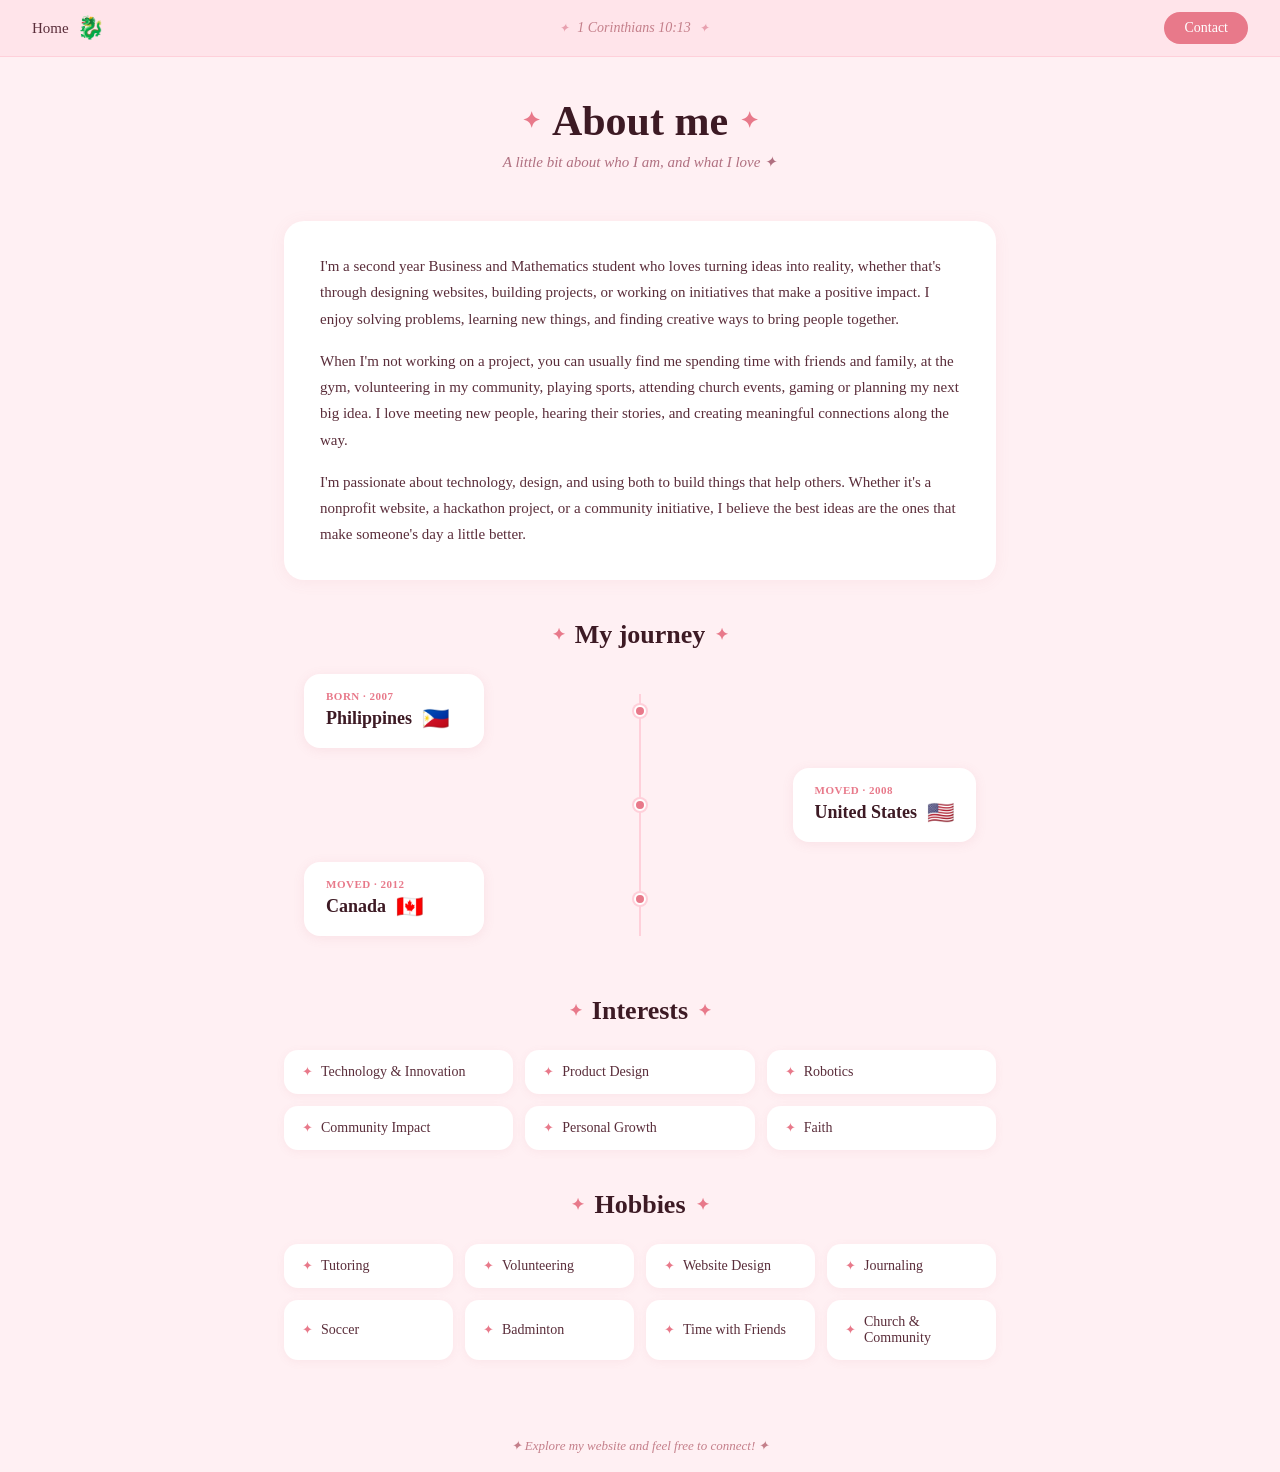
==== src/pages/about.html @ 12430c57 "Build complete personal website with 4 pages Home, Projects, About Me, and Experiences pages matchin" ====
<!DOCTYPE html>
<html lang="en">
<head>
  <meta charset="UTF-8" />
  <meta name="viewport" content="width=device-width, initial-scale=1.0" />
  <title>About Me – Megan Alvizo</title>
  <link rel="stylesheet" href="../styles/main.css" />
  <link rel="stylesheet" href="../styles/about.css" />
</head>
<body>

  <nav class="navbar">
    <div class="nav-left">
      <span class="nav-home-link" onclick="window.location.href='../../index.html'">Home</span>
      <span class="nailong">🐉</span>
    </div>
    <div class="nav-center">
      <span class="star-icon">✦</span>
      <span class="nav-verse">1 Corinthians 10:13</span>
      <span class="star-icon">✦</span>
    </div>
    <div class="nav-right">
      <button class="contact-btn" onclick="openContact()">Contact</button>
    </div>
  </nav>

  <!-- Contact Modal -->
  <div class="modal-overlay" id="contactModal" onclick="closeContact(event)">
    <div class="modal-box">
      <h3 class="modal-title">Let's connect! ✦</h3>
      <div class="modal-links">
        <a href="https://www.linkedin.com/in/megan-louise-alvizo-20a7b934a" target="_blank" class="modal-link">
          <span class="modal-icon">💼</span> LinkedIn
        </a>
        <a href="https://www.instagram.com/meganalvi_" target="_blank" class="modal-link">
          <span class="modal-icon">📸</span> @meganalvi_
        </a>
        <a href="mailto:alvizomeganlouise@gmail.com" class="modal-link">
          <span class="modal-icon">✉️</span> alvizomeganlouise@gmail.com
        </a>
      </div>
      <button class="modal-close" onclick="closeContact()">×</button>
    </div>
  </div>

  <main class="about-main">
    <div class="page-header">
      <h1><span class="star-pink">✦</span> About me <span class="star-pink">✦</span></h1>
      <p class="subtitle">A little bit about who I am, and what I love ✦</p>
    </div>

    <!-- Bio card -->
    <div class="bio-card card">
      <p>I'm a second year Business and Mathematics student who loves turning ideas into reality, whether that's through designing websites, building projects, or working on initiatives that make a positive impact. I enjoy solving problems, learning new things, and finding creative ways to bring people together.</p>
      <p>When I'm not working on a project, you can usually find me spending time with friends and family, at the gym, volunteering in my community, playing sports, attending church events, gaming or planning my next big idea. I love meeting new people, hearing their stories, and creating meaningful connections along the way.</p>
      <p>I'm passionate about technology, design, and using both to build things that help others. Whether it's a nonprofit website, a hackathon project, or a community initiative, I believe the best ideas are the ones that make someone's day a little better.</p>
    </div>

    <!-- Journey -->
    <section class="journey-section">
      <h2 class="section-title"><span class="star-pink">✦</span> My journey <span class="star-pink">✦</span></h2>
      <div class="timeline">
        <div class="timeline-item left">
          <div class="timeline-card">
            <div class="timeline-label">BORN · 2007</div>
            <div class="timeline-place">Philippines <span class="flag">🇵🇭</span></div>
          </div>
          <div class="timeline-dot"></div>
        </div>
        <div class="timeline-item right">
          <div class="timeline-dot"></div>
          <div class="timeline-card">
            <div class="timeline-label">MOVED · 2008</div>
            <div class="timeline-place">United States <span class="flag">🇺🇸</span></div>
          </div>
        </div>
        <div class="timeline-item left">
          <div class="timeline-card">
            <div class="timeline-label">MOVED · 2012</div>
            <div class="timeline-place">Canada <span class="flag">🇨🇦</span></div>
          </div>
          <div class="timeline-dot"></div>
        </div>
      </div>
    </section>

    <!-- Interests -->
    <section class="grid-section">
      <h2 class="section-title"><span class="star-pink">✦</span> Interests <span class="star-pink">✦</span></h2>
      <div class="tag-grid">
        <div class="tag-card"><span class="star-pink">✦</span> Technology &amp; Innovation</div>
        <div class="tag-card"><span class="star-pink">✦</span> Product Design</div>
        <div class="tag-card"><span class="star-pink">✦</span> Robotics</div>
        <div class="tag-card"><span class="star-pink">✦</span> Community Impact</div>
        <div class="tag-card"><span class="star-pink">✦</span> Personal Growth</div>
        <div class="tag-card"><span class="star-pink">✦</span> Faith</div>
      </div>
    </section>

    <!-- Hobbies -->
    <section class="grid-section">
      <h2 class="section-title"><span class="star-pink">✦</span> Hobbies <span class="star-pink">✦</span></h2>
      <div class="tag-grid hobbies-grid">
        <div class="tag-card"><span class="star-pink">✦</span> Tutoring</div>
        <div class="tag-card"><span class="star-pink">✦</span> Volunteering</div>
        <div class="tag-card"><span class="star-pink">✦</span> Website Design</div>
        <div class="tag-card"><span class="star-pink">✦</span> Journaling</div>
        <div class="tag-card"><span class="star-pink">✦</span> Soccer</div>
        <div class="tag-card"><span class="star-pink">✦</span> Badminton</div>
        <div class="tag-card"><span class="star-pink">✦</span> Time with Friends</div>
        <div class="tag-card"><span class="star-pink">✦</span> Church &amp; Community</div>
      </div>
    </section>
  </main>

  <footer class="footer">
    <span>✦ Explore my website and feel free to connect! ✦</span>
  </footer>

  <script src="../scripts/main.js"></script>
</body>
</html>
---- src/styles/main.css ----
/* ── Global Reset & Base ── */
*, *::before, *::after { box-sizing: border-box; margin: 0; padding: 0; }

body {
  font-family: 'Georgia', serif;
  background: #fff0f3;
  color: #5a2d3a;
  min-height: 100vh;
  display: flex;
  flex-direction: column;
}

/* ── Navbar ── */
.navbar {
  display: flex;
  align-items: center;
  justify-content: space-between;
  padding: 12px 32px;
  background: #ffe4ea;
  border-bottom: 1px solid #ffd0da;
  position: sticky;
  top: 0;
  z-index: 100;
}

.nav-left {
  display: flex;
  align-items: center;
  gap: 8px;
}

.nav-home-link {
  font-size: 15px;
  font-weight: 500;
  color: #5a2d3a;
  cursor: pointer;
  text-decoration: none;
}
.nav-home-link:hover { text-decoration: underline; }

.nailong {
  font-size: 22px;
  line-height: 1;
}

.nav-center {
  display: flex;
  align-items: center;
  gap: 8px;
  font-size: 14px;
  color: #c47f8a;
  font-style: italic;
}

.star-icon { font-size: 12px; color: #e8a0af; }

.contact-btn {
  background: #e8798a;
  color: #fff;
  border: none;
  border-radius: 20px;
  padding: 8px 20px;
  font-size: 14px;
  cursor: pointer;
  font-family: inherit;
  transition: background 0.2s;
}
.contact-btn:hover { background: #d4606f; }

/* ── Modal ── */
.modal-overlay {
  display: none;
  position: fixed;
  inset: 0;
  background: rgba(90,45,58,0.18);
  z-index: 200;
  align-items: center;
  justify-content: center;
}
.modal-overlay.active { display: flex; }

.modal-box {
  background: #fff;
  border-radius: 20px;
  padding: 36px 40px;
  min-width: 320px;
  box-shadow: 0 8px 32px rgba(200,100,120,0.15);
  position: relative;
  text-align: center;
}

.modal-title {
  font-size: 20px;
  color: #5a2d3a;
  margin-bottom: 24px;
  font-family: 'Georgia', serif;
}

.modal-links {
  display: flex;
  flex-direction: column;
  gap: 14px;
}

.modal-link {
  display: flex;
  align-items: center;
  gap: 10px;
  background: #fff0f3;
  border-radius: 12px;
  padding: 12px 18px;
  color: #5a2d3a;
  text-decoration: none;
  font-size: 14px;
  transition: background 0.2s;
}
.modal-link:hover { background: #ffd8e0; }

.modal-icon { font-size: 18px; }

.modal-close {
  position: absolute;
  top: 12px; right: 16px;
  background: none;
  border: none;
  font-size: 22px;
  color: #c47f8a;
  cursor: pointer;
  line-height: 1;
}
.modal-close:hover { color: #5a2d3a; }

/* ── Footer ── */
.footer {
  text-align: center;
  padding: 18px;
  font-size: 13px;
  color: #c47f8a;
  font-style: italic;
  margin-top: auto;
}

/* ── Page header (used in sub-pages) ── */
.page-header {
  text-align: center;
  padding: 40px 20px 10px;
}
.page-header h1 {
  font-size: 42px;
  font-family: 'Georgia', serif;
  color: #3d1a24;
  display: flex;
  align-items: center;
  justify-content: center;
  gap: 12px;
}
.page-header h1 .star-pink { color: #e8798a; font-size: 22px; }
.page-header .subtitle {
  font-size: 15px;
  color: #b07080;
  margin-top: 8px;
  font-style: italic;
}

/* ── Decorative background stars ── */
.deco-star {
  position: absolute;
  color: #e8a0af;
  pointer-events: none;
  user-select: none;
}

/* ── Card shared ── */
.card {
  background: #fff;
  border-radius: 20px;
  box-shadow: 0 2px 16px rgba(200,100,120,0.08);
  padding: 28px;
}

/* ── Tag / badge ── */
.tag {
  display: inline-block;
  background: #fff0f3;
  border: 1px solid #ffd0da;
  color: #b07080;
  border-radius: 20px;
  padding: 4px 12px;
  font-size: 12px;
}
---- src/styles/about.css ----
/* ── About Page ── */

.about-main {
  max-width: 760px;
  margin: 0 auto;
  padding: 0 24px 60px;
  display: flex;
  flex-direction: column;
  gap: 40px;
}

/* Bio card */
.bio-card {
  display: flex;
  flex-direction: column;
  gap: 16px;
  font-size: 15px;
  line-height: 1.75;
  color: #5a2d3a;
  padding: 32px 36px;
}

/* Section titles */
.section-title {
  text-align: center;
  font-size: 26px;
  font-family: 'Georgia', serif;
  color: #3d1a24;
  margin-bottom: 24px;
  display: flex;
  align-items: center;
  justify-content: center;
  gap: 10px;
}
.section-title .star-pink { font-size: 16px; color: #e8798a; }

/* ── Timeline ── */
.timeline {
  display: flex;
  flex-direction: column;
  gap: 0;
  position: relative;
  padding: 0 20px;
}

.timeline::before {
  content: '';
  position: absolute;
  left: 50%;
  top: 20px;
  bottom: 20px;
  width: 2px;
  background: #ffd0da;
  transform: translateX(-50%);
}

.timeline-item {
  display: flex;
  align-items: center;
  margin-bottom: 20px;
  position: relative;
}

.timeline-item.left {
  justify-content: flex-start;
  padding-right: calc(50% + 20px);
}

.timeline-item.right {
  justify-content: flex-end;
  padding-left: calc(50% + 20px);
}

.timeline-item.left .timeline-dot {
  position: absolute;
  right: calc(50% - 6px);
}
.timeline-item.right .timeline-dot {
  position: absolute;
  left: calc(50% - 6px);
}

.timeline-dot {
  width: 12px;
  height: 12px;
  background: #e8798a;
  border-radius: 50%;
  border: 2px solid #fff;
  box-shadow: 0 0 0 2px #ffd0da;
  flex-shrink: 0;
}

.timeline-card {
  background: #fff;
  border-radius: 16px;
  padding: 16px 22px;
  box-shadow: 0 2px 12px rgba(200,100,120,0.1);
  min-width: 180px;
}

.timeline-label {
  font-size: 11px;
  color: #e8798a;
  font-weight: 600;
  letter-spacing: 0.5px;
  margin-bottom: 4px;
  text-transform: uppercase;
}

.timeline-place {
  font-size: 18px;
  font-family: 'Georgia', serif;
  color: #3d1a24;
  font-weight: 600;
  display: flex;
  align-items: center;
  gap: 10px;
}

.flag { font-size: 22px; }

/* ── Tag grids ── */
.tag-grid {
  display: grid;
  grid-template-columns: repeat(3, 1fr);
  gap: 12px;
}

.hobbies-grid {
  grid-template-columns: repeat(4, 1fr);
}

.tag-card {
  background: #fff;
  border-radius: 14px;
  padding: 14px 18px;
  font-size: 14px;
  color: #5a2d3a;
  box-shadow: 0 2px 10px rgba(200,100,120,0.07);
  display: flex;
  align-items: center;
  gap: 8px;
}
.tag-card .star-pink { font-size: 13px; color: #e8798a; flex-shrink: 0; }

@media (max-width: 700px) {
  .tag-grid { grid-template-columns: repeat(2, 1fr); }
  .hobbies-grid { grid-template-columns: repeat(2, 1fr); }
  .timeline::before { left: 20px; }
  .timeline-item.left,
  .timeline-item.right {
    justify-content: flex-start;
    padding-left: 48px;
    padding-right: 0;
  }
  .timeline-item.left .timeline-dot,
  .timeline-item.right .timeline-dot {
    left: 14px;
    right: auto;
  }
}
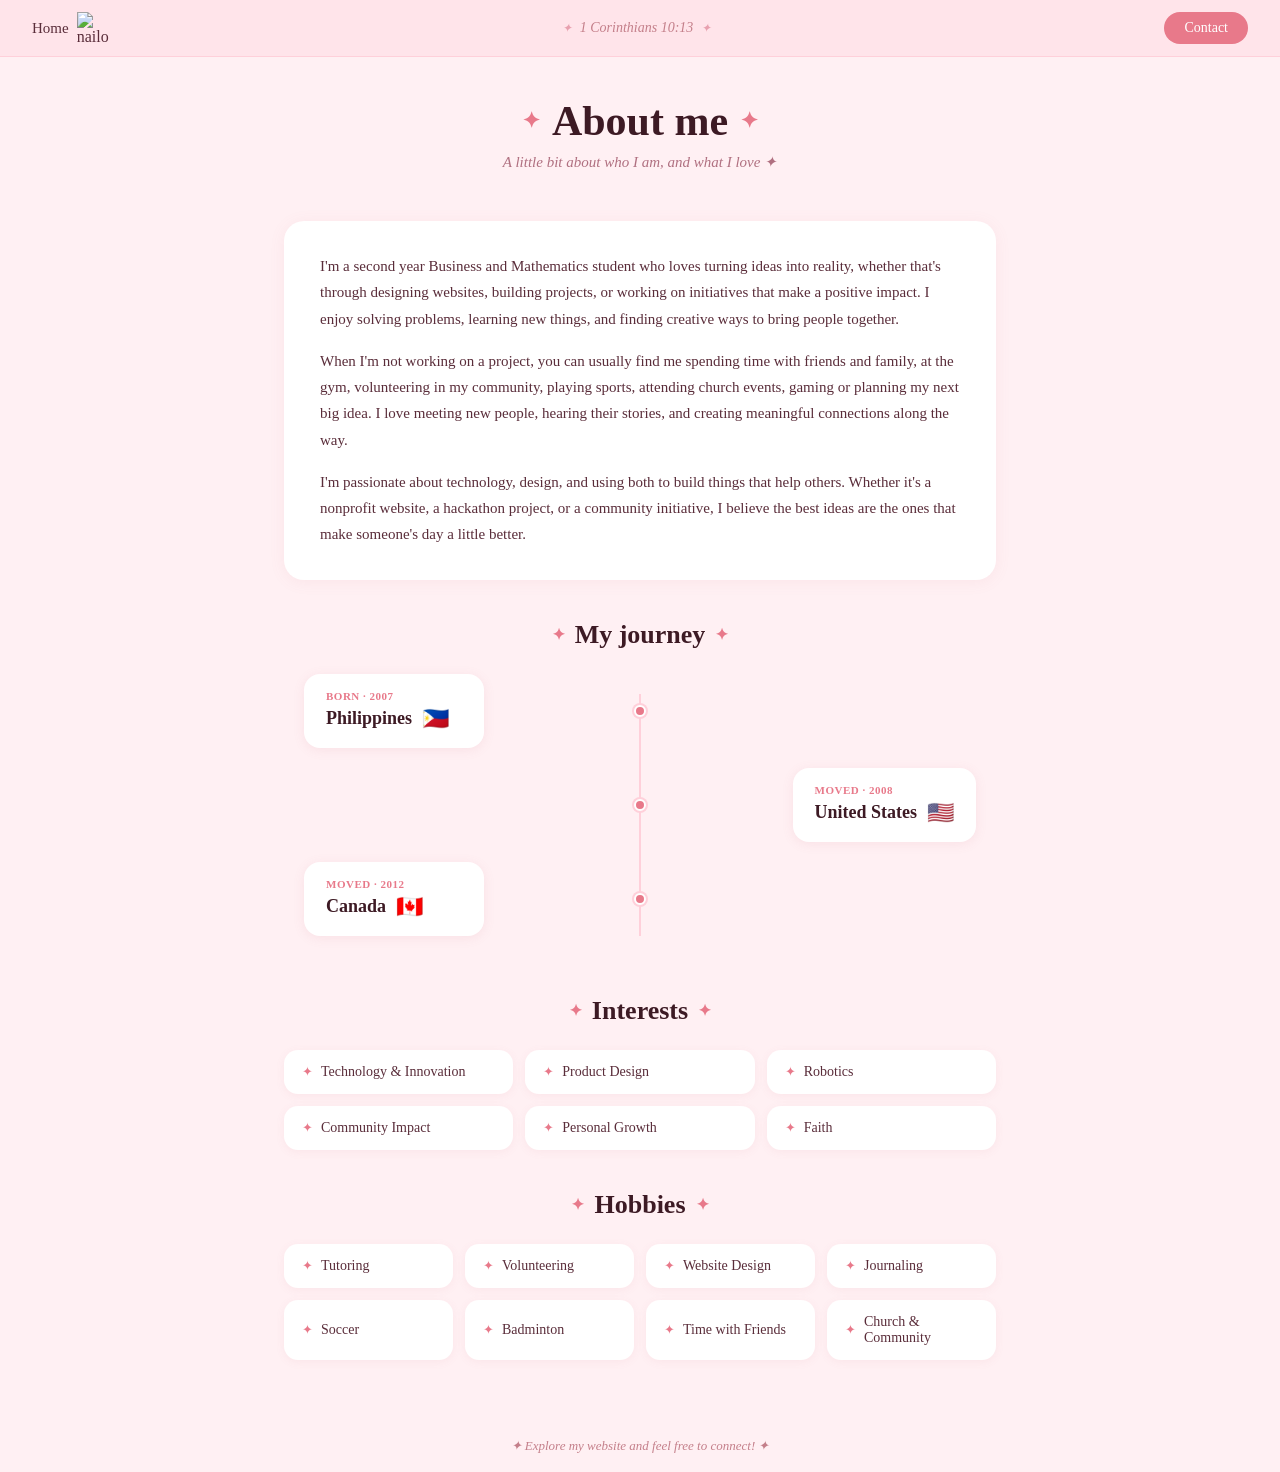
==== commit 12fe6df7: "Update contact modal design, full-width petals, and nailong character image - Redesign contact modal" ====
--- a/src/pages/about.html
+++ b/src/pages/about.html
@@ -12,7 +12,7 @@
   <nav class="navbar">
     <div class="nav-left">
       <span class="nav-home-link" onclick="window.location.href='../../index.html'">Home</span>
-      <span class="nailong">🐉</span>
+      <img src="../assets/nailong.png" class="nailong-img" alt="nailong" />
     </div>
     <div class="nav-center">
       <span class="star-icon">✦</span>
@@ -25,18 +25,21 @@
   </nav>
 
   <!-- Contact Modal -->
-  <div class="modal-overlay" id="contactModal" onclick="closeContact(event)">
+    <div class="modal-overlay" id="contactModal" onclick="closeContact(event)">
     <div class="modal-box">
-      <h3 class="modal-title">Let's connect! ✦</h3>
+      <h3 class="modal-title"><span class="flower">✿</span> Let's connect <span class="flower">✿</span></h3>
       <div class="modal-links">
         <a href="https://www.linkedin.com/in/megan-louise-alvizo-20a7b934a" target="_blank" class="modal-link">
-          <span class="modal-icon">💼</span> LinkedIn
+          <div class="modal-link-icon linkedin"><svg viewBox="0 0 24 24" fill="#0077b5" xmlns="http://www.w3.org/2000/svg"><path d="M20.447 20.452h-3.554v-5.569c0-1.328-.027-3.037-1.852-3.037-1.853 0-2.136 1.445-2.136 2.939v5.667H9.351V9h3.414v1.561h.046c.477-.9 1.637-1.85 3.37-1.85 3.601 0 4.267 2.37 4.267 5.455v6.286zM5.337 7.433a2.062 2.062 0 0 1-2.063-2.065 2.064 2.064 0 1 1 2.063 2.065zm1.782 13.019H3.555V9h3.564v11.452zM22.225 0H1.771C.792 0 0 .774 0 1.729v20.542C0 23.227.792 24 1.771 24h20.451C23.2 24 24 23.227 24 22.271V1.729C24 .774 23.2 0 22.222 0h.003z"/></svg></div>
+          <div class="modal-link-text"><span class="modal-link-label">LinkedIn</span><span class="modal-link-value">Megan Louise Alvizo's Profile</span></div>
         </a>
         <a href="https://www.instagram.com/meganalvi_" target="_blank" class="modal-link">
-          <span class="modal-icon">📸</span> @meganalvi_
+          <div class="modal-link-icon instagram"><svg viewBox="0 0 24 24" xmlns="http://www.w3.org/2000/svg"><defs><radialGradient id="ig" cx="30%" cy="107%" r="150%"><stop offset="0%" stop-color="#fdf497"/><stop offset="5%" stop-color="#fdf497"/><stop offset="45%" stop-color="#fd5949"/><stop offset="60%" stop-color="#d6249f"/><stop offset="90%" stop-color="#285AEB"/></radialGradient></defs><path fill="url(#ig)" d="M12 2.163c3.204 0 3.584.012 4.85.07 3.252.148 4.771 1.691 4.919 4.919.058 1.265.069 1.645.069 4.849 0 3.205-.012 3.584-.069 4.849-.149 3.225-1.664 4.771-4.919 4.919-1.266.058-1.644.07-4.85.07-3.204 0-3.584-.012-4.849-.07-3.26-.149-4.771-1.699-4.919-4.92-.058-1.265-.07-1.644-.07-4.849 0-3.204.013-3.583.07-4.849.149-3.227 1.664-4.771 4.919-4.919 1.266-.057 1.645-.069 4.849-.069zm0-2.163c-3.259 0-3.667.014-4.947.072-4.358.2-6.78 2.618-6.98 6.98-.059 1.281-.073 1.689-.073 4.948 0 3.259.014 3.668.072 4.948.2 4.358 2.618 6.78 6.98 6.98 1.281.058 1.689.072 4.948.072 3.259 0 3.668-.014 4.948-.072 4.354-.2 6.782-2.618 6.979-6.98.059-1.28.073-1.689.073-4.948 0-3.259-.014-3.667-.072-4.947-.196-4.354-2.617-6.78-6.979-6.98-1.281-.059-1.69-.073-4.949-.073zm0 5.838a6.162 6.162 0 1 0 0 12.324 6.162 6.162 0 0 0 0-12.324zM12 16a4 4 0 1 1 0-8 4 4 0 0 1 0 8zm6.406-11.845a1.44 1.44 0 1 0 0 2.881 1.44 1.44 0 0 0 0-2.881z"/></svg></div>
+          <div class="modal-link-text"><span class="modal-link-label">Instagram</span><span class="modal-link-value">@meganalvi_</span></div>
         </a>
         <a href="mailto:alvizomeganlouise@gmail.com" class="modal-link">
-          <span class="modal-icon">✉️</span> alvizomeganlouise@gmail.com
+          <div class="modal-link-icon email"><svg viewBox="0 0 24 24" fill="none" stroke="#e8798a" stroke-width="2" stroke-linecap="round" stroke-linejoin="round" xmlns="http://www.w3.org/2000/svg"><rect x="2" y="4" width="20" height="16" rx="2"/><path d="m22 7-8.97 5.7a1.94 1.94 0 0 1-2.06 0L2 7"/></svg></div>
+          <div class="modal-link-text"><span class="modal-link-label">Email</span><span class="modal-link-value">alvizomeganlouise@gmail.com</span></div>
         </a>
       </div>
       <button class="modal-close" onclick="closeContact()">×</button>
--- a/src/styles/main.css
+++ b/src/styles/main.css
@@ -38,9 +38,10 @@
 }
 .nav-home-link:hover { text-decoration: underline; }
 
-.nailong {
-  font-size: 22px;
-  line-height: 1;
+.nailong-img {
+  width: 32px;
+  height: 32px;
+  object-fit: contain;
 }
 
 .nav-center {
@@ -81,49 +82,73 @@
 
 .modal-box {
   background: #fff;
-  border-radius: 20px;
-  padding: 36px 40px;
-  min-width: 320px;
-  box-shadow: 0 8px 32px rgba(200,100,120,0.15);
+  border-radius: 24px;
+  padding: 32px 28px 28px;
+  min-width: 340px;
+  max-width: 420px;
+  width: 90vw;
+  box-shadow: 0 8px 40px rgba(200,100,120,0.18);
   position: relative;
   text-align: center;
 }
 
 .modal-title {
-  font-size: 20px;
-  color: #5a2d3a;
-  margin-bottom: 24px;
+  font-size: 22px;
+  color: #3d1a24;
+  margin-bottom: 22px;
   font-family: 'Georgia', serif;
-}
+  display: flex;
+  align-items: center;
+  justify-content: center;
+  gap: 8px;
+}
+.modal-title .flower { color: #e8798a; font-size: 18px; }
 
 .modal-links {
   display: flex;
   flex-direction: column;
+  gap: 12px;
+}
+
+.modal-link {
+  display: flex;
+  align-items: center;
   gap: 14px;
-}
-
-.modal-link {
-  display: flex;
-  align-items: center;
-  gap: 10px;
-  background: #fff0f3;
-  border-radius: 12px;
-  padding: 12px 18px;
-  color: #5a2d3a;
+  background: #fff5f7;
+  border-radius: 16px;
+  padding: 14px 18px;
+  color: #3d1a24;
   text-decoration: none;
-  font-size: 14px;
   transition: background 0.2s;
+  text-align: left;
 }
 .modal-link:hover { background: #ffd8e0; }
 
-.modal-icon { font-size: 18px; }
+.modal-link-icon {
+  width: 40px;
+  height: 40px;
+  border-radius: 10px;
+  display: flex;
+  align-items: center;
+  justify-content: center;
+  flex-shrink: 0;
+}
+.modal-link-icon svg { width: 22px; height: 22px; }
+
+.modal-link-icon.linkedin { background: #e8f0fe; }
+.modal-link-icon.instagram { background: #fce4ec; }
+.modal-link-icon.email { background: #fce4ec; }
+
+.modal-link-text { display: flex; flex-direction: column; gap: 2px; }
+.modal-link-label { font-size: 11px; color: #b07080; font-family: 'Georgia', serif; }
+.modal-link-value { font-size: 14px; font-weight: 600; color: #3d1a24; font-family: 'Georgia', serif; }
 
 .modal-close {
   position: absolute;
-  top: 12px; right: 16px;
+  top: 14px; right: 18px;
   background: none;
   border: none;
-  font-size: 22px;
+  font-size: 20px;
   color: #c47f8a;
   cursor: pointer;
   line-height: 1;
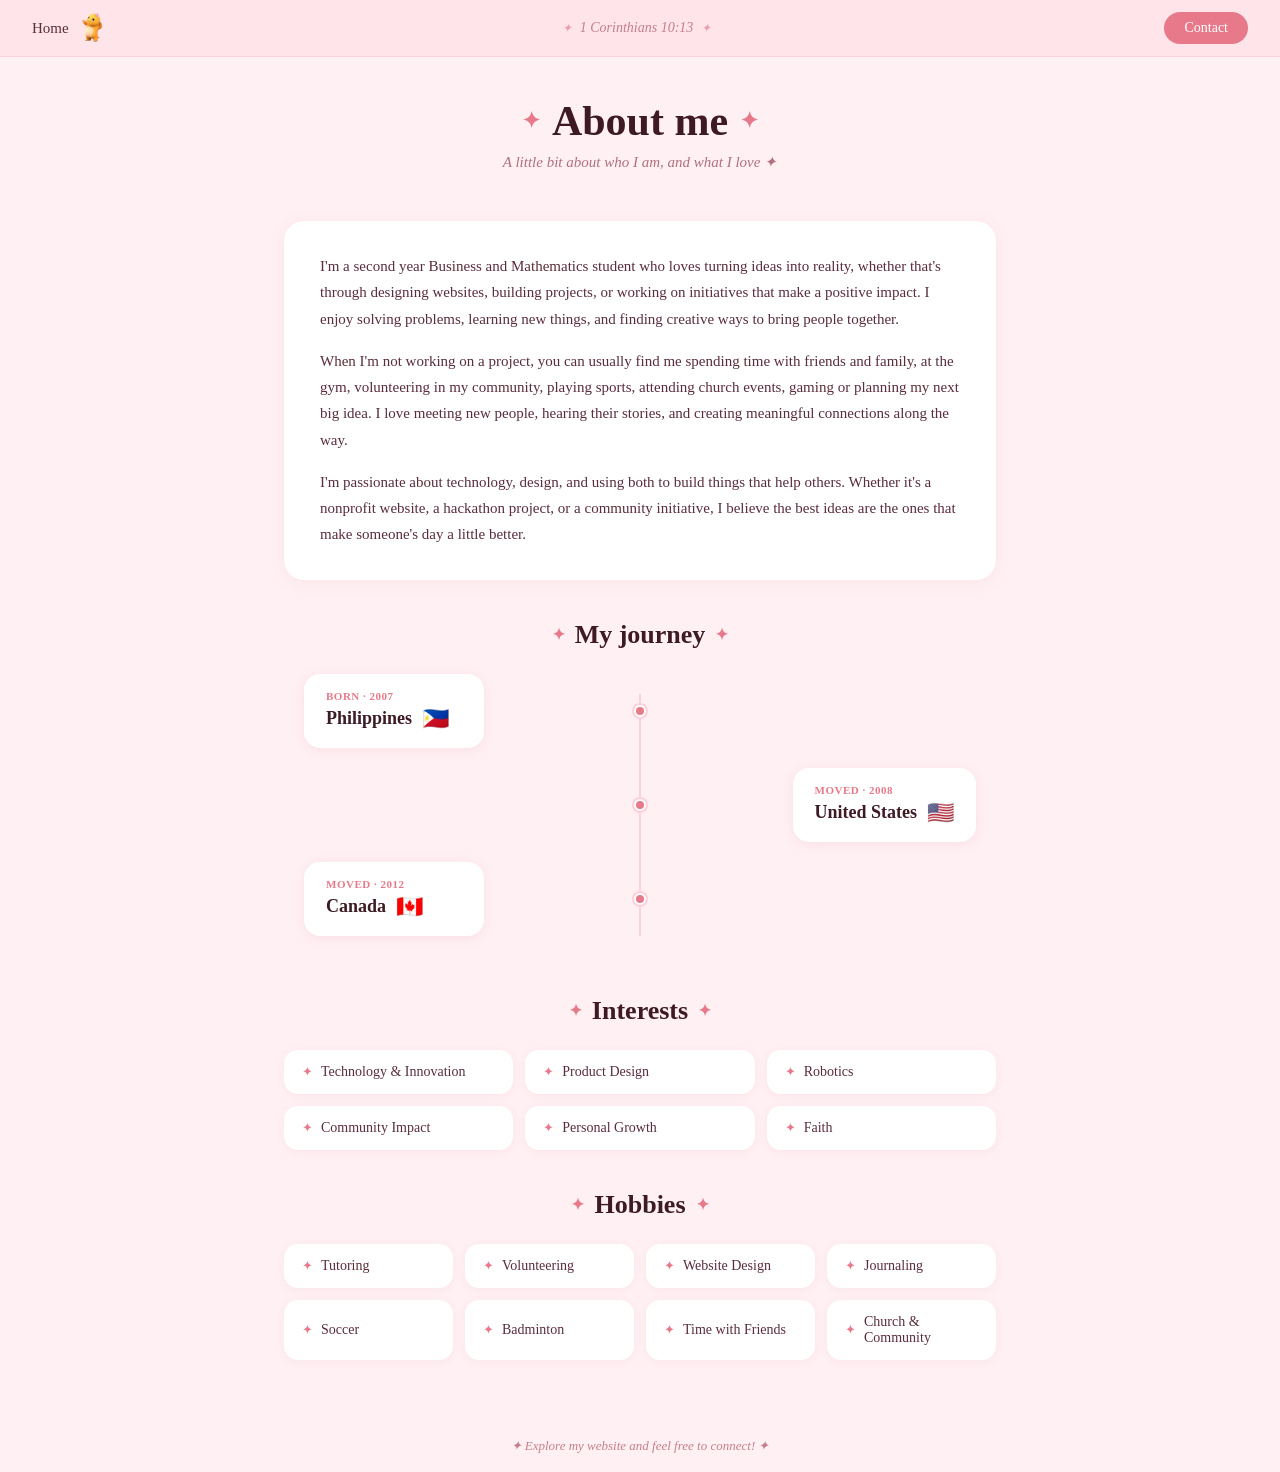
==== commit 92f4aeeb: "Update cherry blossom SVG with animated branch classes, fix LinkedIn icon color - Rebuild SVG paths " ====
--- a/src/pages/about.html
+++ b/src/pages/about.html
@@ -30,7 +30,7 @@
       <h3 class="modal-title"><span class="flower">✿</span> Let's connect <span class="flower">✿</span></h3>
       <div class="modal-links">
         <a href="https://www.linkedin.com/in/megan-louise-alvizo-20a7b934a" target="_blank" class="modal-link">
-          <div class="modal-link-icon linkedin"><svg viewBox="0 0 24 24" fill="#0077b5" xmlns="http://www.w3.org/2000/svg"><path d="M20.447 20.452h-3.554v-5.569c0-1.328-.027-3.037-1.852-3.037-1.853 0-2.136 1.445-2.136 2.939v5.667H9.351V9h3.414v1.561h.046c.477-.9 1.637-1.85 3.37-1.85 3.601 0 4.267 2.37 4.267 5.455v6.286zM5.337 7.433a2.062 2.062 0 0 1-2.063-2.065 2.064 2.064 0 1 1 2.063 2.065zm1.782 13.019H3.555V9h3.564v11.452zM22.225 0H1.771C.792 0 0 .774 0 1.729v20.542C0 23.227.792 24 1.771 24h20.451C23.2 24 24 23.227 24 22.271V1.729C24 .774 23.2 0 22.222 0h.003z"/></svg></div>
+          <div class="modal-link-icon linkedin"><svg viewBox="0 0 24 24" fill="#e8798a" xmlns="http://www.w3.org/2000/svg"><path d="M20.447 20.452h-3.554v-5.569c0-1.328-.027-3.037-1.852-3.037-1.853 0-2.136 1.445-2.136 2.939v5.667H9.351V9h3.414v1.561h.046c.477-.9 1.637-1.85 3.37-1.85 3.601 0 4.267 2.37 4.267 5.455v6.286zM5.337 7.433a2.062 2.062 0 0 1-2.063-2.065 2.064 2.064 0 1 1 2.063 2.065zm1.782 13.019H3.555V9h3.564v11.452zM22.225 0H1.771C.792 0 0 .774 0 1.729v20.542C0 23.227.792 24 1.771 24h20.451C23.2 24 24 23.227 24 22.271V1.729C24 .774 23.2 0 22.222 0h.003z"/></svg></div>
           <div class="modal-link-text"><span class="modal-link-label">LinkedIn</span><span class="modal-link-value">Megan Louise Alvizo's Profile</span></div>
         </a>
         <a href="https://www.instagram.com/meganalvi_" target="_blank" class="modal-link">
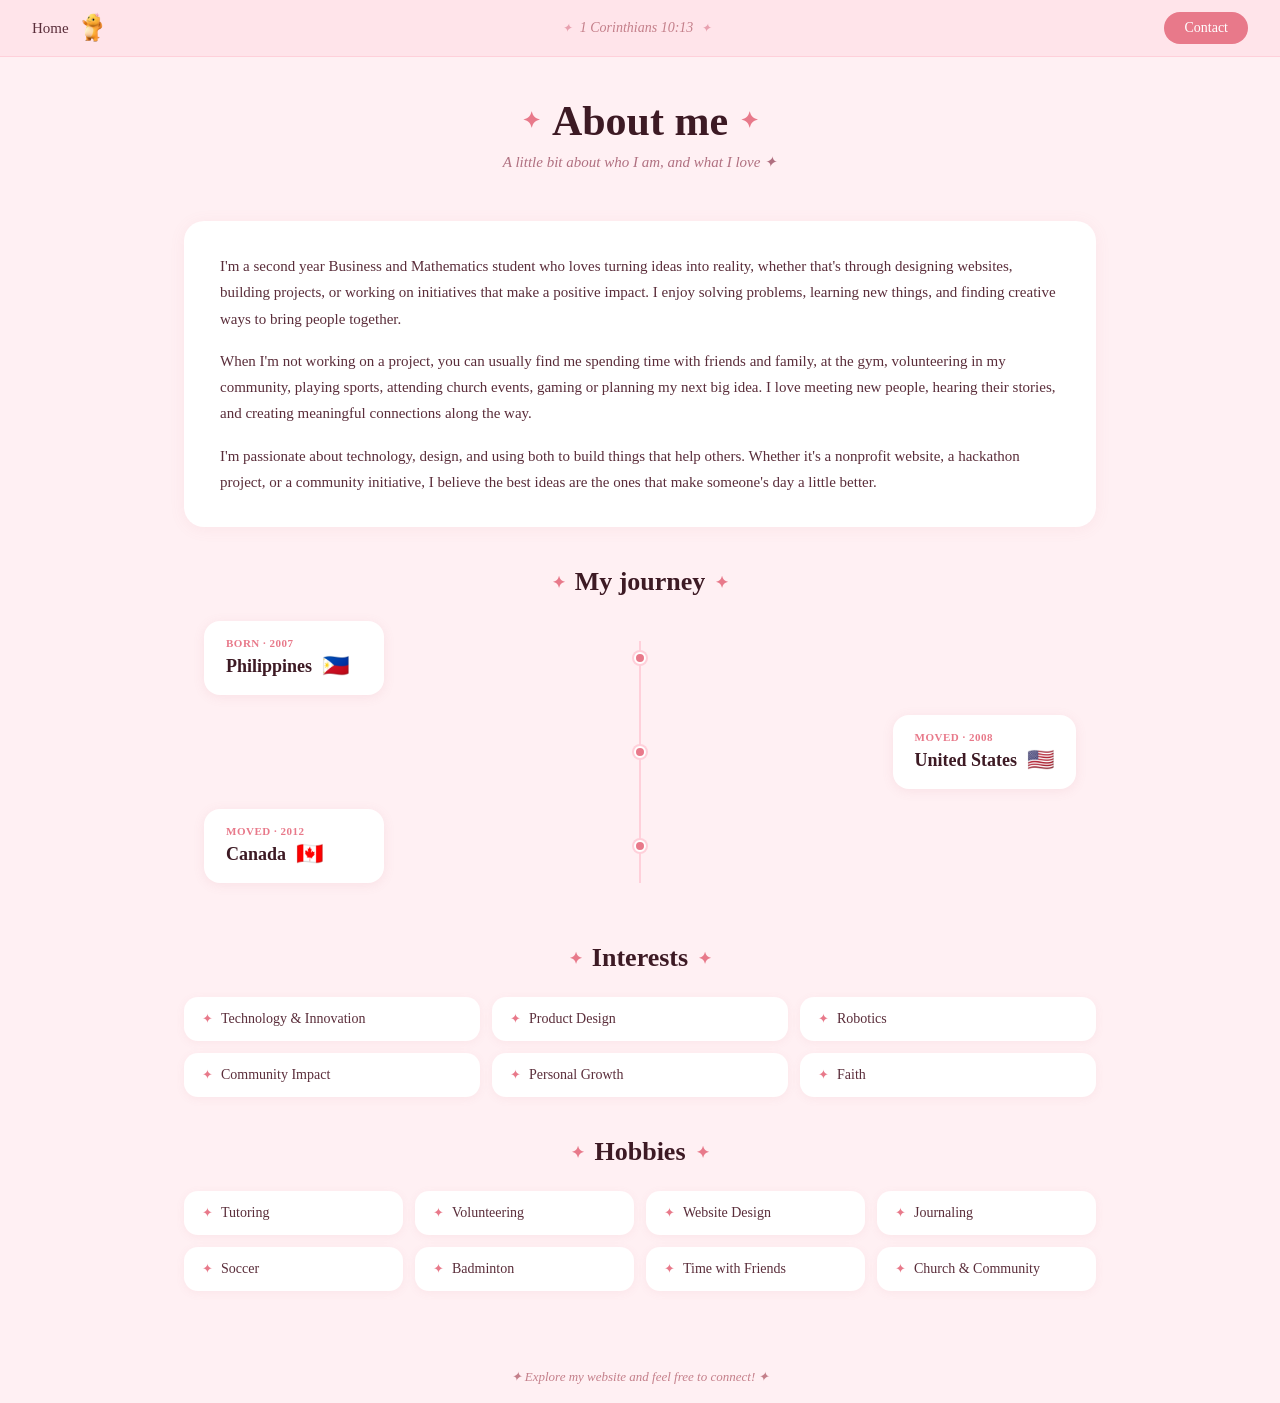
==== commit 7c7063b8: "Remove cherry blossom tree, fix LinkedIn modal bg, widen sections, add scroll reveal - Remove SVG tr" ====
--- a/src/pages/about.html
+++ b/src/pages/about.html
@@ -53,14 +53,14 @@
     </div>
 
     <!-- Bio card -->
-    <div class="bio-card card">
+    <div class="bio-card card reveal">
       <p>I'm a second year Business and Mathematics student who loves turning ideas into reality, whether that's through designing websites, building projects, or working on initiatives that make a positive impact. I enjoy solving problems, learning new things, and finding creative ways to bring people together.</p>
       <p>When I'm not working on a project, you can usually find me spending time with friends and family, at the gym, volunteering in my community, playing sports, attending church events, gaming or planning my next big idea. I love meeting new people, hearing their stories, and creating meaningful connections along the way.</p>
       <p>I'm passionate about technology, design, and using both to build things that help others. Whether it's a nonprofit website, a hackathon project, or a community initiative, I believe the best ideas are the ones that make someone's day a little better.</p>
     </div>
 
     <!-- Journey -->
-    <section class="journey-section">
+    <section class="journey-section reveal">
       <h2 class="section-title"><span class="star-pink">✦</span> My journey <span class="star-pink">✦</span></h2>
       <div class="timeline">
         <div class="timeline-item left">
@@ -88,7 +88,7 @@
     </section>
 
     <!-- Interests -->
-    <section class="grid-section">
+    <section class="grid-section reveal">
       <h2 class="section-title"><span class="star-pink">✦</span> Interests <span class="star-pink">✦</span></h2>
       <div class="tag-grid">
         <div class="tag-card"><span class="star-pink">✦</span> Technology &amp; Innovation</div>
@@ -101,7 +101,7 @@
     </section>
 
     <!-- Hobbies -->
-    <section class="grid-section">
+    <section class="grid-section reveal">
       <h2 class="section-title"><span class="star-pink">✦</span> Hobbies <span class="star-pink">✦</span></h2>
       <div class="tag-grid hobbies-grid">
         <div class="tag-card"><span class="star-pink">✦</span> Tutoring</div>
--- a/src/styles/main.css
+++ b/src/styles/main.css
@@ -135,7 +135,7 @@
 }
 .modal-link-icon svg { width: 22px; height: 22px; }
 
-.modal-link-icon.linkedin { background: #e8f0fe; }
+.modal-link-icon.linkedin { background: #fce4ec; }
 .modal-link-icon.instagram { background: #fce4ec; }
 .modal-link-icon.email { background: #fce4ec; }
 
@@ -203,6 +203,17 @@
   padding: 28px;
 }
 
+/* ── Scroll reveal ── */
+.reveal {
+  opacity: 0;
+  transform: translateY(32px);
+  transition: opacity 0.6s ease, transform 0.6s ease;
+}
+.reveal.visible {
+  opacity: 1;
+  transform: translateY(0);
+}
+
 /* ── Tag / badge ── */
 .tag {
   display: inline-block;
--- a/src/styles/about.css
+++ b/src/styles/about.css
@@ -1,7 +1,7 @@
 /* ── About Page ── */
 
 .about-main {
-  max-width: 760px;
+  max-width: 960px;
   margin: 0 auto;
   padding: 0 24px 60px;
   display: flex;
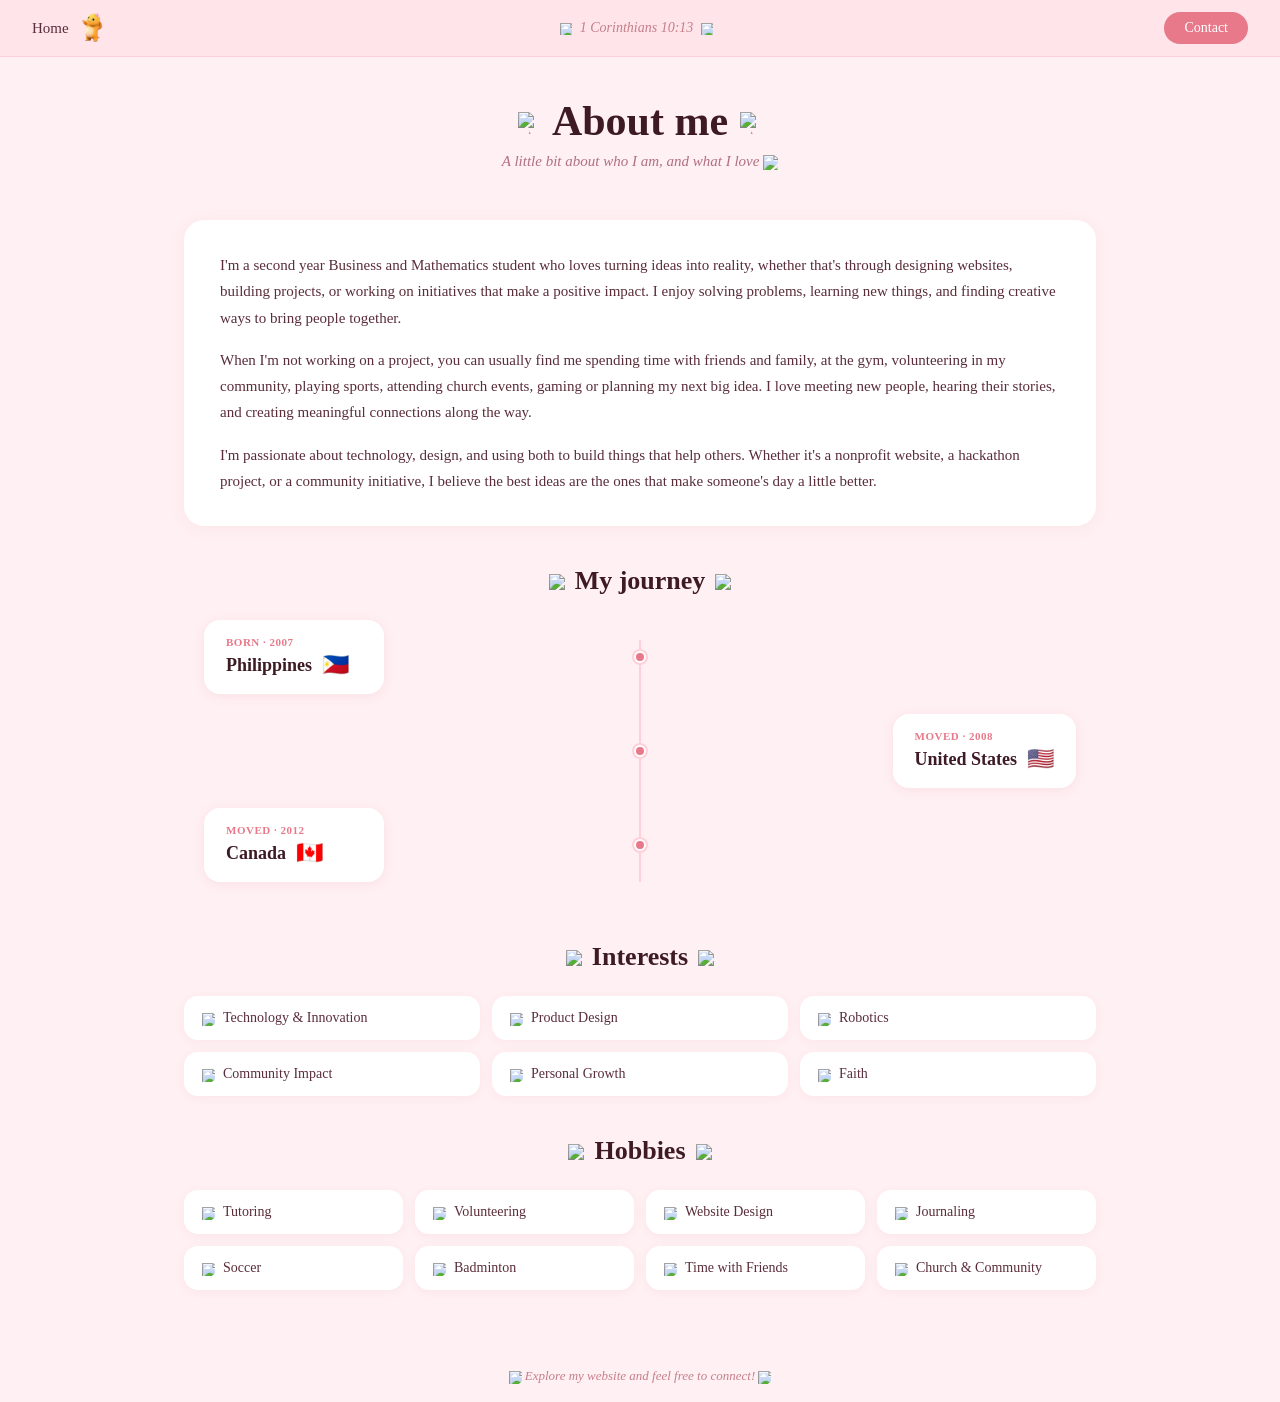
==== commit 8c155bb5: "Replace all ✦ diamond characters with flower.png image https://claude.ai/code/session_01We5ikoyRXZBN" ====
--- a/src/pages/about.html
+++ b/src/pages/about.html
@@ -15,9 +15,9 @@
       <img src="../assets/nailong.png" class="nailong-img" alt="nailong" />
     </div>
     <div class="nav-center">
-      <span class="star-icon">✦</span>
+      <span class="star-icon"><img class="flower-icon" alt="✦" src="../assets/flower.png"></span>
       <span class="nav-verse">1 Corinthians 10:13</span>
-      <span class="star-icon">✦</span>
+      <span class="star-icon"><img class="flower-icon" alt="✦" src="../assets/flower.png"></span>
     </div>
     <div class="nav-right">
       <button class="contact-btn" onclick="openContact()">Contact</button>
@@ -48,8 +48,8 @@
 
   <main class="about-main">
     <div class="page-header">
-      <h1><span class="star-pink">✦</span> About me <span class="star-pink">✦</span></h1>
-      <p class="subtitle">A little bit about who I am, and what I love ✦</p>
+      <h1><span class="star-pink"><img class="flower-icon" alt="✦" src="../assets/flower.png"></span> About me <span class="star-pink"><img class="flower-icon" alt="✦" src="../assets/flower.png"></span></h1>
+      <p class="subtitle">A little bit about who I am, and what I love <img class="flower-icon" alt="✦" src="../assets/flower.png"></p>
     </div>
 
     <!-- Bio card -->
@@ -61,7 +61,7 @@
 
     <!-- Journey -->
     <section class="journey-section reveal">
-      <h2 class="section-title"><span class="star-pink">✦</span> My journey <span class="star-pink">✦</span></h2>
+      <h2 class="section-title"><span class="star-pink"><img class="flower-icon" alt="✦" src="../assets/flower.png"></span> My journey <span class="star-pink"><img class="flower-icon" alt="✦" src="../assets/flower.png"></span></h2>
       <div class="timeline">
         <div class="timeline-item left">
           <div class="timeline-card">
@@ -89,35 +89,35 @@
 
     <!-- Interests -->
     <section class="grid-section reveal">
-      <h2 class="section-title"><span class="star-pink">✦</span> Interests <span class="star-pink">✦</span></h2>
+      <h2 class="section-title"><span class="star-pink"><img class="flower-icon" alt="✦" src="../assets/flower.png"></span> Interests <span class="star-pink"><img class="flower-icon" alt="✦" src="../assets/flower.png"></span></h2>
       <div class="tag-grid">
-        <div class="tag-card"><span class="star-pink">✦</span> Technology &amp; Innovation</div>
-        <div class="tag-card"><span class="star-pink">✦</span> Product Design</div>
-        <div class="tag-card"><span class="star-pink">✦</span> Robotics</div>
-        <div class="tag-card"><span class="star-pink">✦</span> Community Impact</div>
-        <div class="tag-card"><span class="star-pink">✦</span> Personal Growth</div>
-        <div class="tag-card"><span class="star-pink">✦</span> Faith</div>
+        <div class="tag-card"><span class="star-pink"><img class="flower-icon" alt="✦" src="../assets/flower.png"></span> Technology &amp; Innovation</div>
+        <div class="tag-card"><span class="star-pink"><img class="flower-icon" alt="✦" src="../assets/flower.png"></span> Product Design</div>
+        <div class="tag-card"><span class="star-pink"><img class="flower-icon" alt="✦" src="../assets/flower.png"></span> Robotics</div>
+        <div class="tag-card"><span class="star-pink"><img class="flower-icon" alt="✦" src="../assets/flower.png"></span> Community Impact</div>
+        <div class="tag-card"><span class="star-pink"><img class="flower-icon" alt="✦" src="../assets/flower.png"></span> Personal Growth</div>
+        <div class="tag-card"><span class="star-pink"><img class="flower-icon" alt="✦" src="../assets/flower.png"></span> Faith</div>
       </div>
     </section>
 
     <!-- Hobbies -->
     <section class="grid-section reveal">
-      <h2 class="section-title"><span class="star-pink">✦</span> Hobbies <span class="star-pink">✦</span></h2>
+      <h2 class="section-title"><span class="star-pink"><img class="flower-icon" alt="✦" src="../assets/flower.png"></span> Hobbies <span class="star-pink"><img class="flower-icon" alt="✦" src="../assets/flower.png"></span></h2>
       <div class="tag-grid hobbies-grid">
-        <div class="tag-card"><span class="star-pink">✦</span> Tutoring</div>
-        <div class="tag-card"><span class="star-pink">✦</span> Volunteering</div>
-        <div class="tag-card"><span class="star-pink">✦</span> Website Design</div>
-        <div class="tag-card"><span class="star-pink">✦</span> Journaling</div>
-        <div class="tag-card"><span class="star-pink">✦</span> Soccer</div>
-        <div class="tag-card"><span class="star-pink">✦</span> Badminton</div>
-        <div class="tag-card"><span class="star-pink">✦</span> Time with Friends</div>
-        <div class="tag-card"><span class="star-pink">✦</span> Church &amp; Community</div>
+        <div class="tag-card"><span class="star-pink"><img class="flower-icon" alt="✦" src="../assets/flower.png"></span> Tutoring</div>
+        <div class="tag-card"><span class="star-pink"><img class="flower-icon" alt="✦" src="../assets/flower.png"></span> Volunteering</div>
+        <div class="tag-card"><span class="star-pink"><img class="flower-icon" alt="✦" src="../assets/flower.png"></span> Website Design</div>
+        <div class="tag-card"><span class="star-pink"><img class="flower-icon" alt="✦" src="../assets/flower.png"></span> Journaling</div>
+        <div class="tag-card"><span class="star-pink"><img class="flower-icon" alt="✦" src="../assets/flower.png"></span> Soccer</div>
+        <div class="tag-card"><span class="star-pink"><img class="flower-icon" alt="✦" src="../assets/flower.png"></span> Badminton</div>
+        <div class="tag-card"><span class="star-pink"><img class="flower-icon" alt="✦" src="../assets/flower.png"></span> Time with Friends</div>
+        <div class="tag-card"><span class="star-pink"><img class="flower-icon" alt="✦" src="../assets/flower.png"></span> Church &amp; Community</div>
       </div>
     </section>
   </main>
 
   <footer class="footer">
-    <span>✦ Explore my website and feel free to connect! ✦</span>
+    <span><img class="flower-icon" alt="✦" src="../assets/flower.png"> Explore my website and feel free to connect! <img class="flower-icon" alt="✦" src="../assets/flower.png"></span>
   </footer>
 
   <script src="../scripts/main.js"></script>
--- a/src/styles/main.css
+++ b/src/styles/main.css
@@ -203,6 +203,15 @@
   padding: 28px;
 }
 
+/* ── Flower icon ── */
+.flower-icon {
+  display: inline-block;
+  width: 1em;
+  height: 1em;
+  vertical-align: middle;
+  object-fit: contain;
+}
+
 /* ── Scroll reveal ── */
 .reveal {
   opacity: 0;
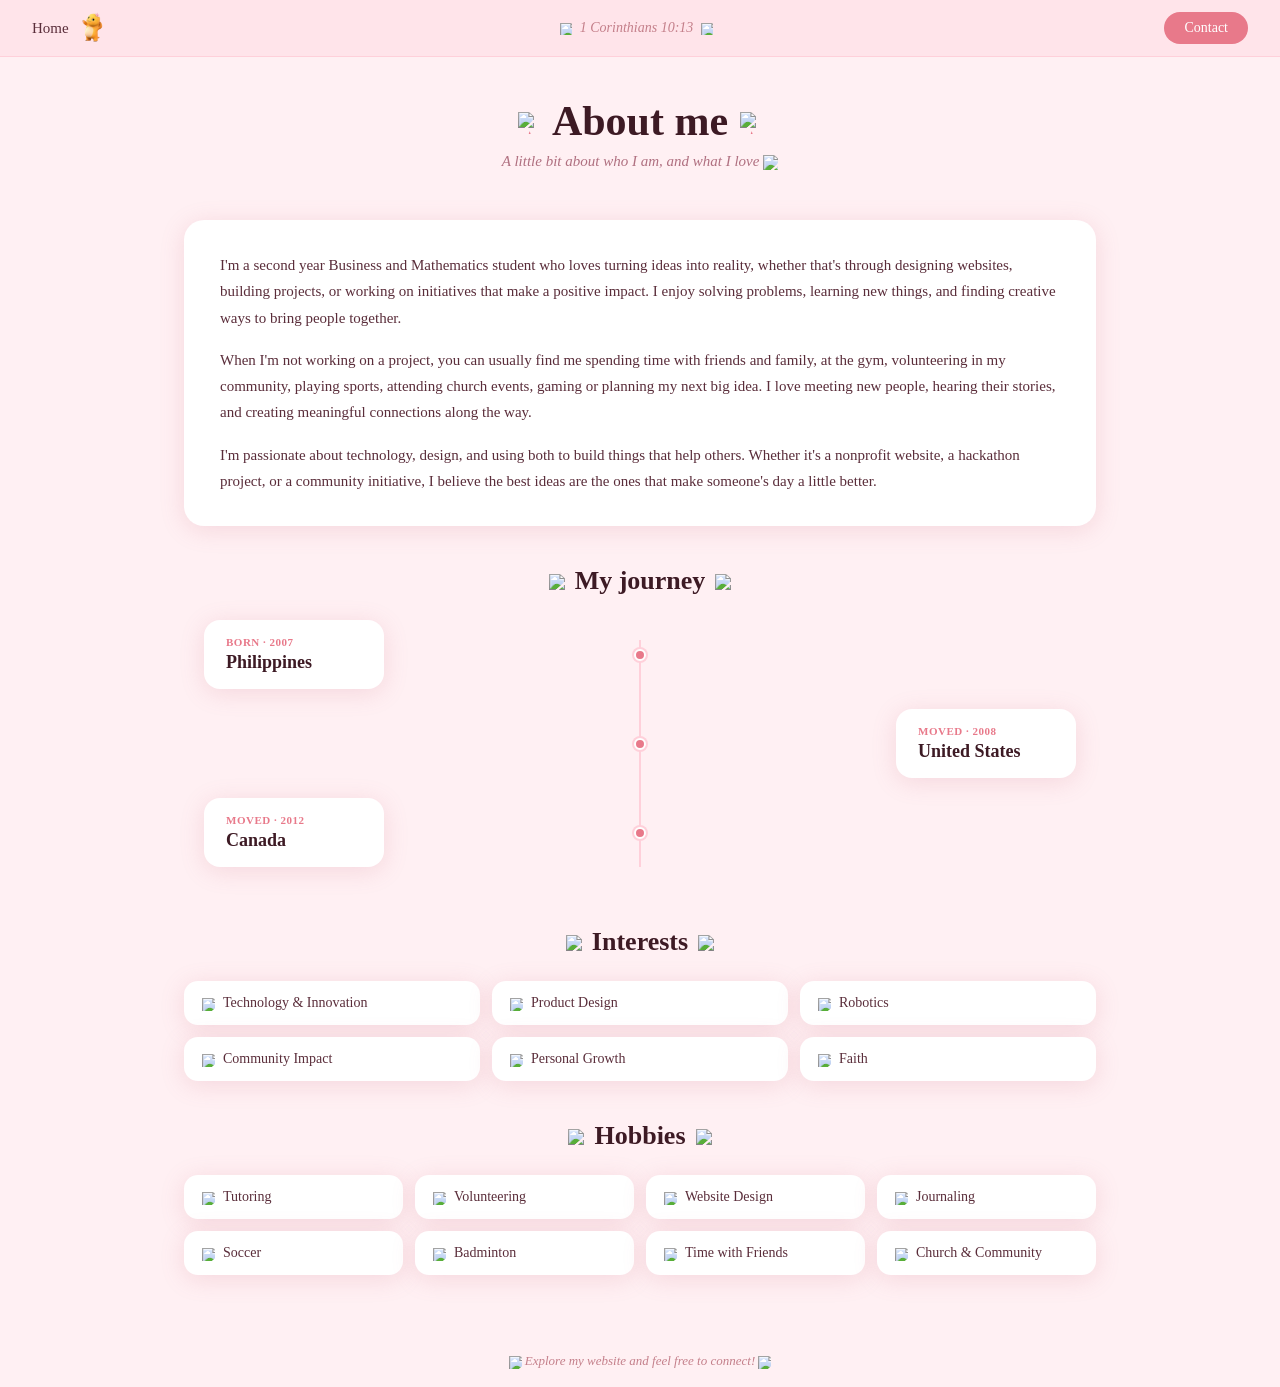
==== commit 932dd9f4: "Tighten timeline spacing, remove flags, apply pink glow to all cards https://claude.ai/code/session_" ====
--- a/src/pages/about.html
+++ b/src/pages/about.html
@@ -66,7 +66,7 @@
         <div class="timeline-item left">
           <div class="timeline-card">
             <div class="timeline-label">BORN · 2007</div>
-            <div class="timeline-place">Philippines <span class="flag">🇵🇭</span></div>
+            <div class="timeline-place">Philippines</div>
           </div>
           <div class="timeline-dot"></div>
         </div>
@@ -74,13 +74,13 @@
           <div class="timeline-dot"></div>
           <div class="timeline-card">
             <div class="timeline-label">MOVED · 2008</div>
-            <div class="timeline-place">United States <span class="flag">🇺🇸</span></div>
+            <div class="timeline-place">United States</div>
           </div>
         </div>
         <div class="timeline-item left">
           <div class="timeline-card">
             <div class="timeline-label">MOVED · 2012</div>
-            <div class="timeline-place">Canada <span class="flag">🇨🇦</span></div>
+            <div class="timeline-place">Canada</div>
           </div>
           <div class="timeline-dot"></div>
         </div>
--- a/src/styles/main.css
+++ b/src/styles/main.css
@@ -199,7 +199,7 @@
 .card {
   background: #fff;
   border-radius: 20px;
-  box-shadow: 0 2px 16px rgba(200,100,120,0.08);
+  box-shadow: 0 4px 24px rgba(200,100,120,0.18);
   padding: 28px;
 }
 
--- a/src/styles/about.css
+++ b/src/styles/about.css
@@ -63,12 +63,12 @@
 
 .timeline-item.left {
   justify-content: flex-start;
-  padding-right: calc(50% + 20px);
+  padding-right: calc(50% + 8px);
 }
 
 .timeline-item.right {
   justify-content: flex-end;
-  padding-left: calc(50% + 20px);
+  padding-left: calc(50% + 8px);
 }
 
 .timeline-item.left .timeline-dot {
@@ -94,7 +94,7 @@
   background: #fff;
   border-radius: 16px;
   padding: 16px 22px;
-  box-shadow: 0 2px 12px rgba(200,100,120,0.1);
+  box-shadow: 0 4px 24px rgba(200,100,120,0.18);
   min-width: 180px;
 }
 
@@ -136,7 +136,7 @@
   padding: 14px 18px;
   font-size: 14px;
   color: #5a2d3a;
-  box-shadow: 0 2px 10px rgba(200,100,120,0.07);
+  box-shadow: 0 4px 24px rgba(200,100,120,0.18);
   display: flex;
   align-items: center;
   gap: 8px;
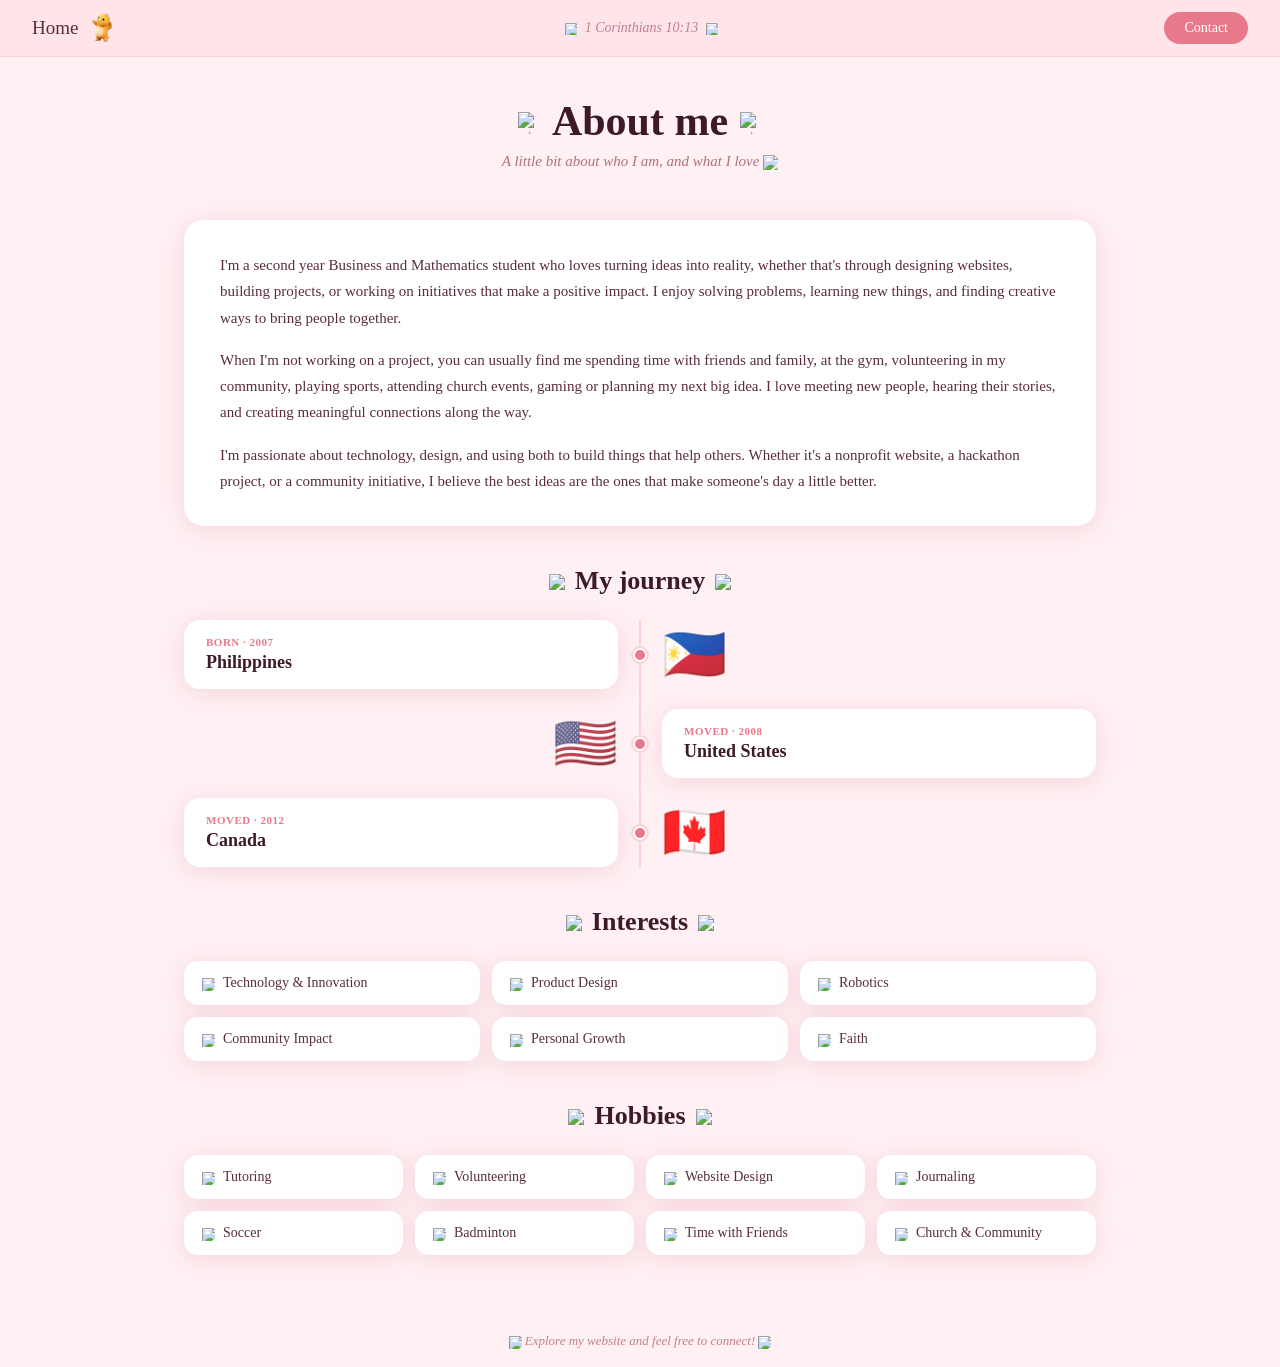
==== commit dd2ab86a: "Fix timeline grid layout with flags, add petals to all pages, bigger Home link - Rebuild timeline as" ====
--- a/src/pages/about.html
+++ b/src/pages/about.html
@@ -69,8 +69,10 @@
             <div class="timeline-place">Philippines</div>
           </div>
           <div class="timeline-dot"></div>
+          <div class="timeline-flag">🇵🇭</div>
         </div>
         <div class="timeline-item right">
+          <div class="timeline-flag">🇺🇸</div>
           <div class="timeline-dot"></div>
           <div class="timeline-card">
             <div class="timeline-label">MOVED · 2008</div>
@@ -83,6 +85,7 @@
             <div class="timeline-place">Canada</div>
           </div>
           <div class="timeline-dot"></div>
+          <div class="timeline-flag">🇨🇦</div>
         </div>
       </div>
     </section>
@@ -120,6 +123,8 @@
     <span><img class="flower-icon" alt="✦" src="../assets/flower.png"> Explore my website and feel free to connect! <img class="flower-icon" alt="✦" src="../assets/flower.png"></span>
   </footer>
 
+  <div class="petals-container" id="petalsContainer"></div>
   <script src="../scripts/main.js"></script>
+  <script src="../scripts/home.js"></script>
 </body>
 </html>
--- a/src/styles/main.css
+++ b/src/styles/main.css
@@ -8,6 +8,11 @@
   min-height: 100vh;
   display: flex;
   flex-direction: column;
+}
+
+main, .navbar, .footer {
+  position: relative;
+  z-index: 1;
 }
 
 /* ── Navbar ── */
@@ -30,7 +35,7 @@
 }
 
 .nav-home-link {
-  font-size: 15px;
+  font-size: 19px;
   font-weight: 500;
   color: #5a2d3a;
   cursor: pointer;
@@ -203,6 +208,32 @@
   padding: 28px;
 }
 
+/* ── Falling petals (all pages) ── */
+.petals-container {
+  position: fixed;
+  top: 0;
+  left: 0;
+  width: 100vw;
+  height: 100vh;
+  pointer-events: none;
+  z-index: 0;
+  overflow: hidden;
+}
+
+.petal {
+  position: absolute;
+  border-radius: 50% 0 50% 0;
+  background: #ffb7c5;
+  opacity: 0;
+  animation: petalFall linear infinite;
+}
+
+@keyframes petalFall {
+  0%   { transform: translateY(-20px) rotate(0deg); opacity: 0.8; }
+  80%  { opacity: 0.5; }
+  100% { transform: translateY(100vh) rotate(360deg) translateX(60px); opacity: 0; }
+}
+
 /* ── Flower icon ── */
 .flower-icon {
   display: inline-block;
--- a/src/styles/about.css
+++ b/src/styles/about.css
@@ -38,56 +38,37 @@
 .timeline {
   display: flex;
   flex-direction: column;
-  gap: 0;
+  gap: 20px;
   position: relative;
-  padding: 0 20px;
 }
 
 .timeline::before {
   content: '';
   position: absolute;
   left: 50%;
-  top: 20px;
-  bottom: 20px;
+  top: 0;
+  bottom: 0;
   width: 2px;
   background: #ffd0da;
   transform: translateX(-50%);
 }
 
 .timeline-item {
-  display: flex;
+  display: grid;
+  grid-template-columns: 1fr 24px 1fr;
   align-items: center;
-  margin-bottom: 20px;
-  position: relative;
-}
-
-.timeline-item.left {
-  justify-content: flex-start;
-  padding-right: calc(50% + 8px);
-}
-
-.timeline-item.right {
-  justify-content: flex-end;
-  padding-left: calc(50% + 8px);
-}
-
-.timeline-item.left .timeline-dot {
-  position: absolute;
-  right: calc(50% - 6px);
-}
-.timeline-item.right .timeline-dot {
-  position: absolute;
-  left: calc(50% - 6px);
+  gap: 10px;
 }
 
 .timeline-dot {
-  width: 12px;
-  height: 12px;
+  width: 14px;
+  height: 14px;
   background: #e8798a;
   border-radius: 50%;
   border: 2px solid #fff;
   box-shadow: 0 0 0 2px #ffd0da;
-  flex-shrink: 0;
+  justify-self: center;
+  z-index: 1;
 }
 
 .timeline-card {
@@ -95,7 +76,19 @@
   border-radius: 16px;
   padding: 16px 22px;
   box-shadow: 0 4px 24px rgba(200,100,120,0.18);
-  min-width: 180px;
+}
+
+.timeline-item.left  .timeline-card  { grid-column: 1; grid-row: 1; }
+.timeline-item.left  .timeline-dot   { grid-column: 2; grid-row: 1; }
+.timeline-item.left  .timeline-flag  { grid-column: 3; grid-row: 1; text-align: left; }
+.timeline-item.right .timeline-flag  { grid-column: 1; grid-row: 1; text-align: right; }
+.timeline-item.right .timeline-dot   { grid-column: 2; grid-row: 1; }
+.timeline-item.right .timeline-card  { grid-column: 3; grid-row: 1; }
+
+.timeline-flag {
+  font-size: 52px;
+  line-height: 1;
+  opacity: 0.85;
 }
 
 .timeline-label {
@@ -112,12 +105,7 @@
   font-family: 'Georgia', serif;
   color: #3d1a24;
   font-weight: 600;
-  display: flex;
-  align-items: center;
-  gap: 10px;
 }
-
-.flag { font-size: 22px; }
 
 /* ── Tag grids ── */
 .tag-grid {
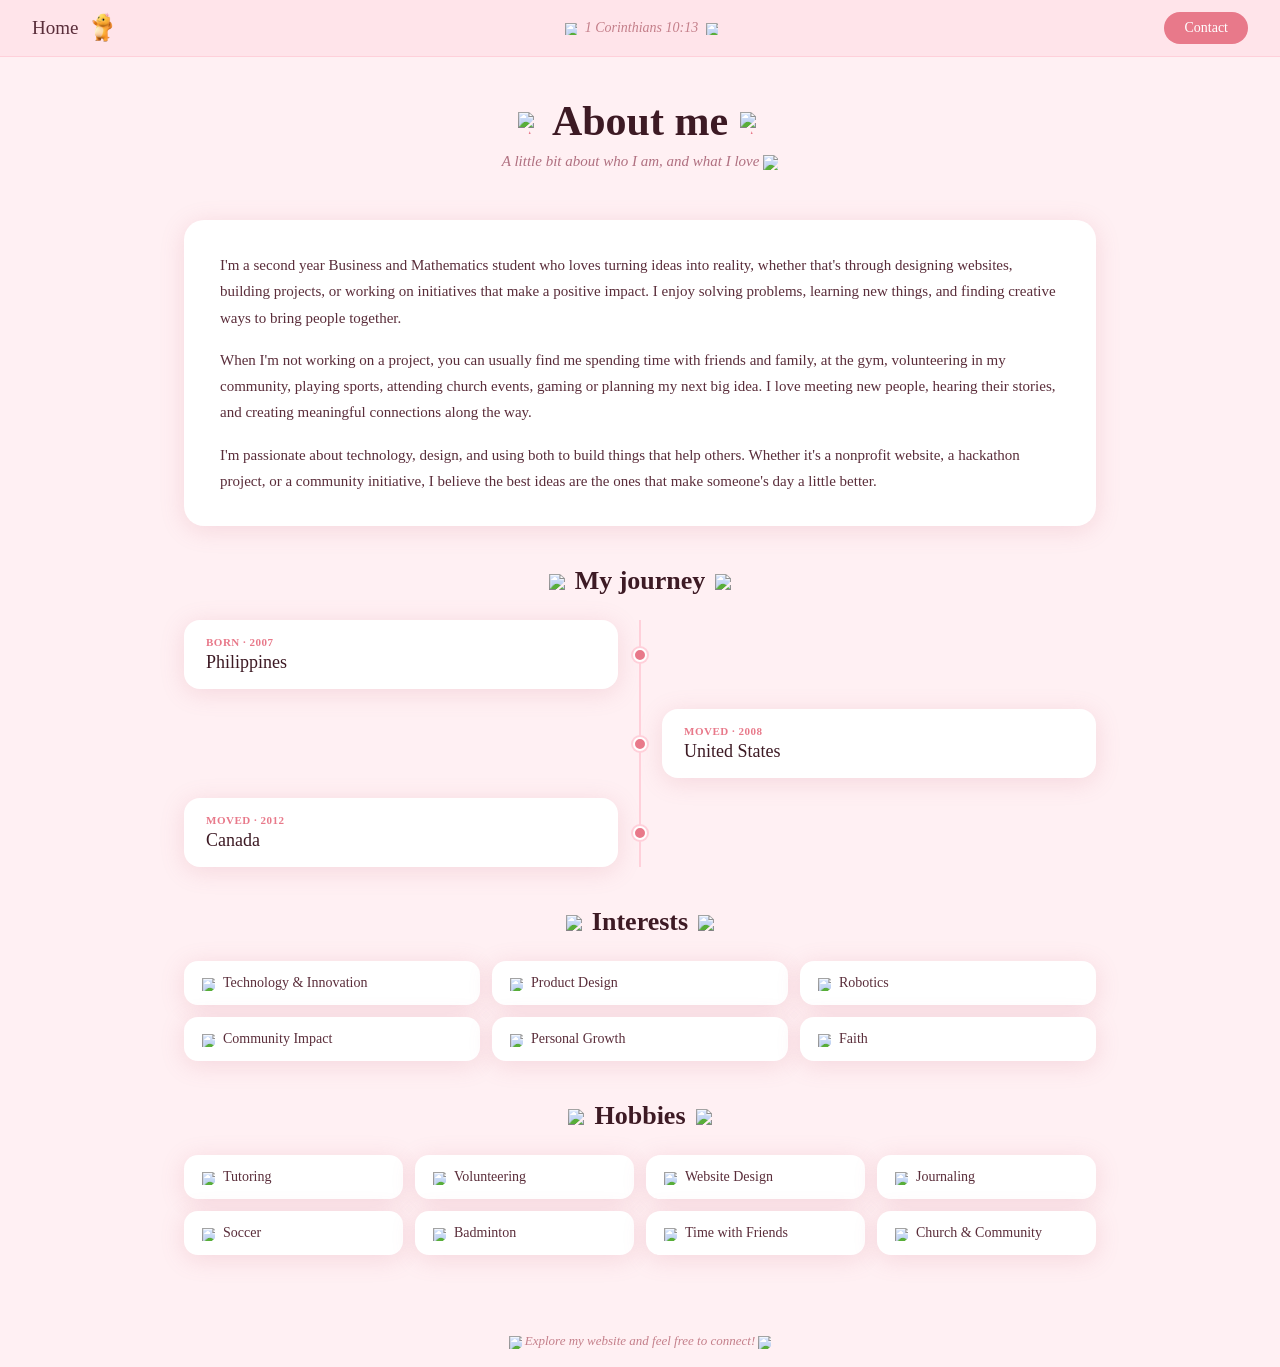
==== commit 80f51c69: "Remove flag emojis from timeline, unbold country names https://claude.ai/code/session_01We5ikoyRXZBN" ====
--- a/src/pages/about.html
+++ b/src/pages/about.html
@@ -69,10 +69,8 @@
             <div class="timeline-place">Philippines</div>
           </div>
           <div class="timeline-dot"></div>
-          <div class="timeline-flag">🇵🇭</div>
         </div>
         <div class="timeline-item right">
-          <div class="timeline-flag">🇺🇸</div>
           <div class="timeline-dot"></div>
           <div class="timeline-card">
             <div class="timeline-label">MOVED · 2008</div>
@@ -85,7 +83,6 @@
             <div class="timeline-place">Canada</div>
           </div>
           <div class="timeline-dot"></div>
-          <div class="timeline-flag">🇨🇦</div>
         </div>
       </div>
     </section>
--- a/src/styles/about.css
+++ b/src/styles/about.css
@@ -104,7 +104,6 @@
   font-size: 18px;
   font-family: 'Georgia', serif;
   color: #3d1a24;
-  font-weight: 600;
 }
 
 /* ── Tag grids ── */
